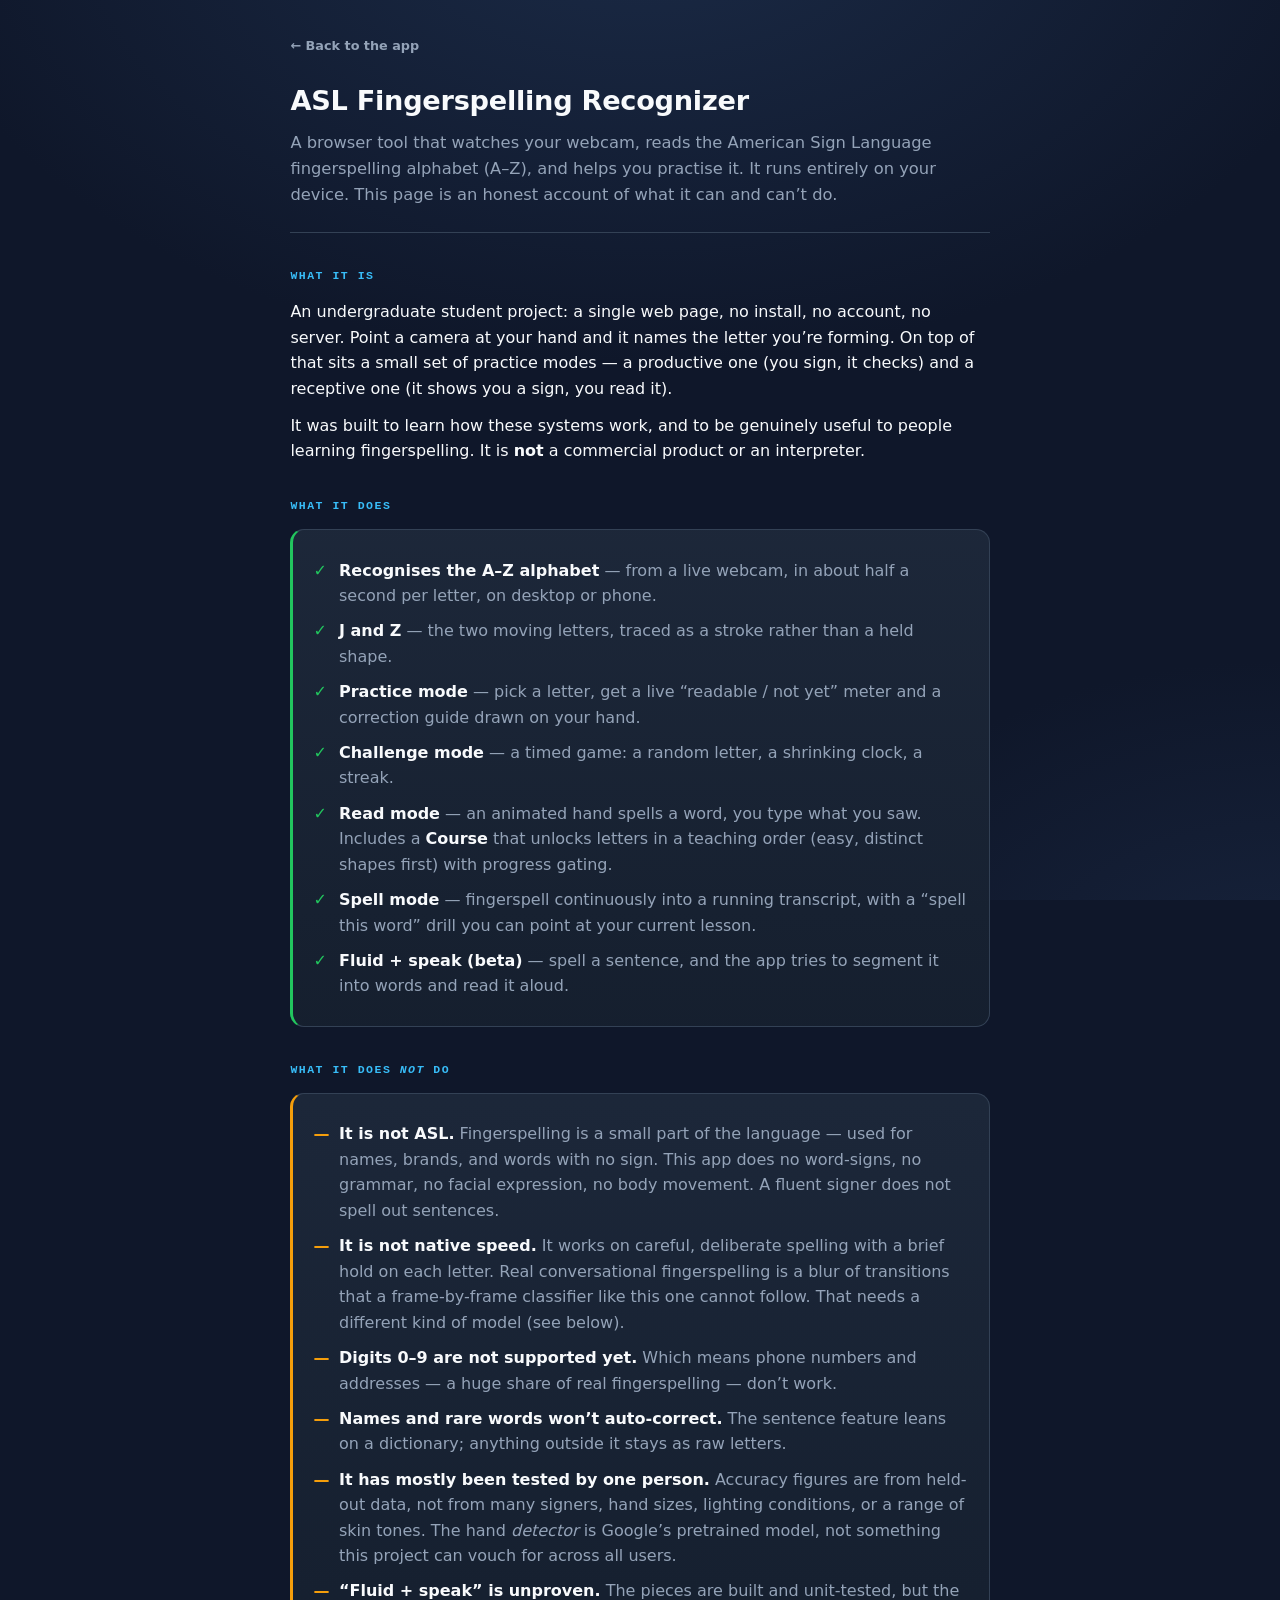
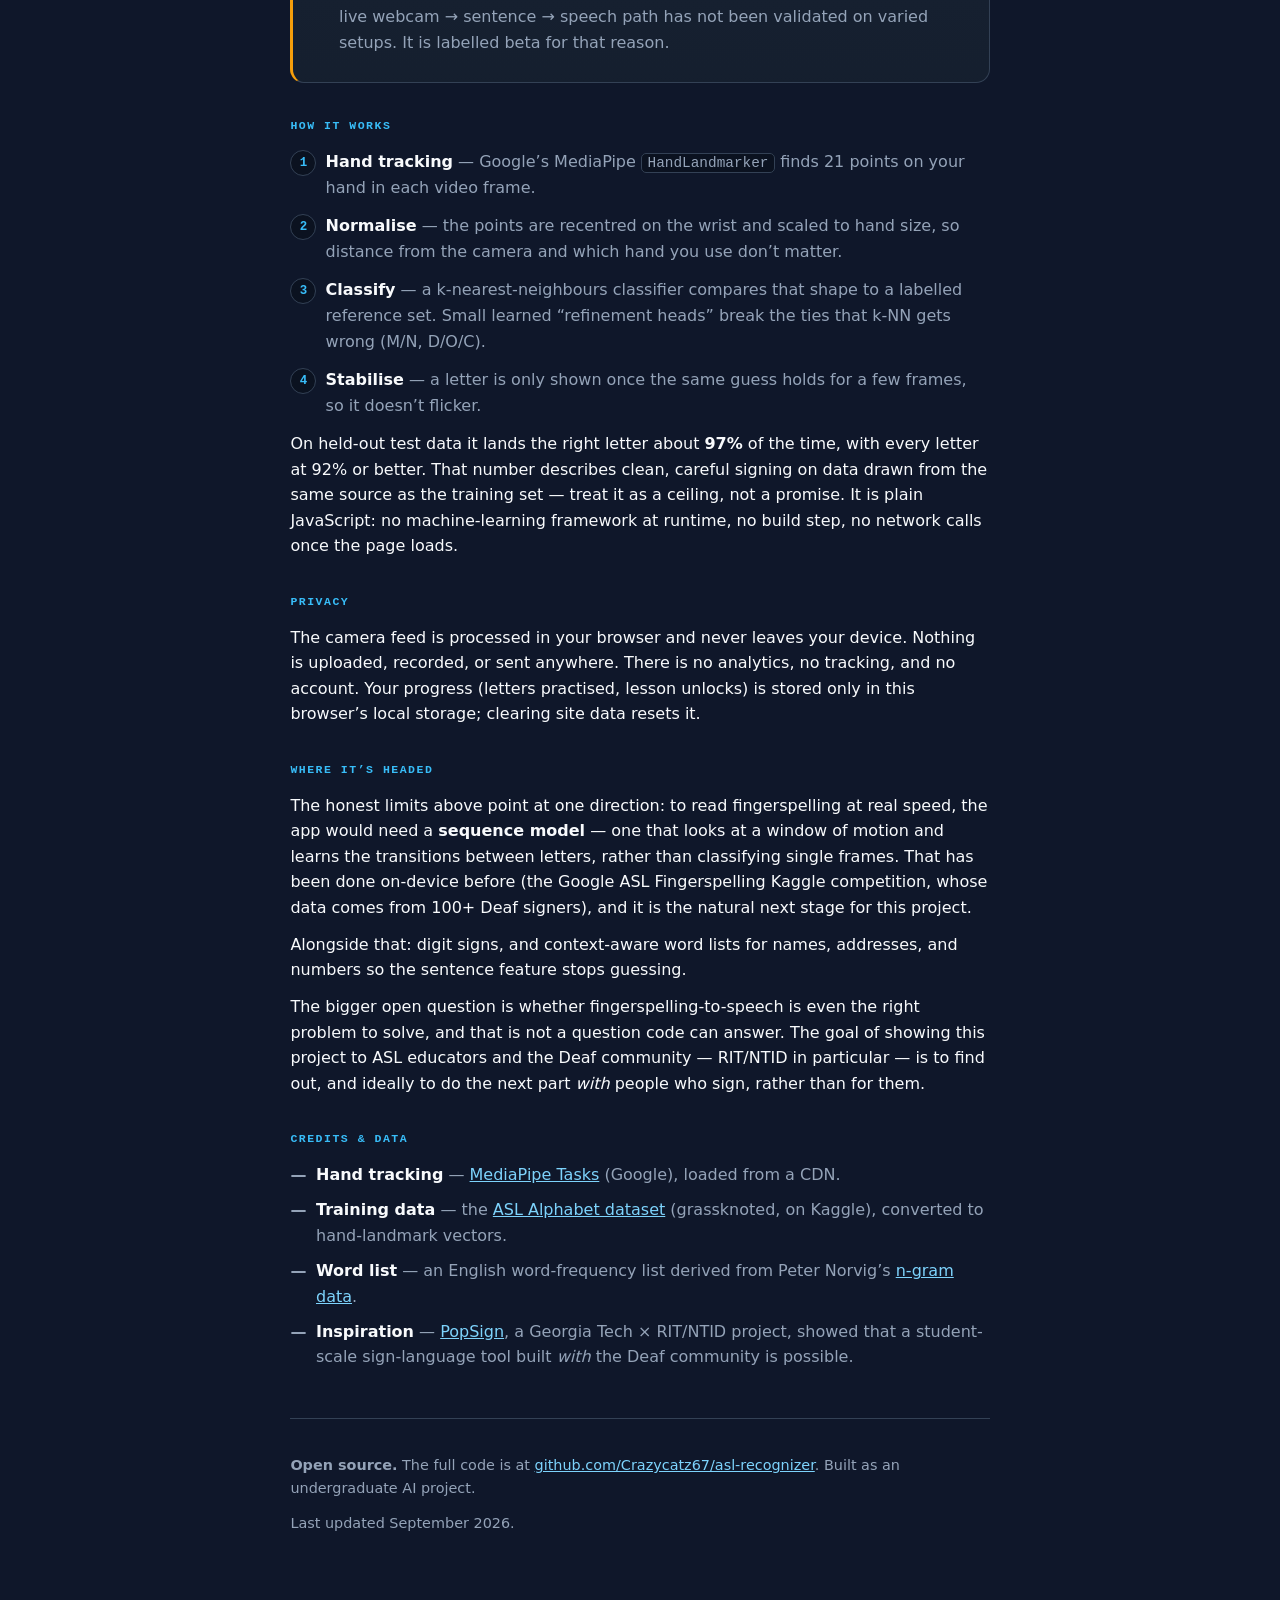
==== about.html @ 72933344 "About page (M5): honest what-it-does / what-it-doesn't New self-contained about.html — own inline CS" ====
<!doctype html>
<html lang="en">
<head>
  <meta charset="utf-8" />
  <meta name="viewport" content="width=device-width, initial-scale=1" />
  <title>About — ASL Fingerspelling Recognizer</title>
  <link rel="icon" href="data:image/svg+xml,%3Csvg xmlns='http://www.w3.org/2000/svg' viewBox='0 0 32 32'%3E%3Ctext y='26' font-size='26'%3E%E2%9C%8B%3C/text%3E%3C/svg%3E" />
  <style>
    :root {
      --bg: #0f172a;
      --panel: #1e293b;
      --fg: #f8fafc;
      --muted: #94a3b8;
      --line: #334155;
      --accent: #38bdf8;
      --good: #22c55e;
      --warn: #f59e0b;
      --stop: #f87171;
      --maxw: 46rem;
    }
    * { box-sizing: border-box; }
    [hidden] { display: none !important; }

    html {
      background:
        radial-gradient(1200px 760px at 50% -12%, #1b2b47, rgba(15, 23, 42, 0) 62%),
        radial-gradient(900px 600px at 100% 110%, #17233c, rgba(15, 23, 42, 0) 55%),
        var(--bg);
      background-attachment: fixed;
    }
    body {
      margin: 0;
      font-family: system-ui, -apple-system, "Segoe UI", Roboto, sans-serif;
      color: var(--fg);
      background: transparent;
      line-height: 1.6;
      -webkit-text-size-adjust: 100%;
    }
    .wrap {
      max-width: var(--maxw);
      margin: 0 auto;
      padding: 2rem 1.15rem 4rem;
    }

    a { color: #7dd3fc; }
    a:hover { color: #bae6fd; }

    .back {
      display: inline-flex;
      align-items: center;
      gap: 0.4rem;
      font: 700 0.8rem system-ui, sans-serif;
      text-decoration: none;
      color: var(--muted);
      margin-bottom: 1.6rem;
    }
    .back:hover { color: var(--fg); }

    header.page {
      border-bottom: 1px solid var(--line);
      padding-bottom: 1.5rem;
      margin-bottom: 2rem;
    }
    header.page h1 {
      margin: 0 0 0.5rem;
      font-size: 1.7rem;
      font-weight: 800;
      letter-spacing: -0.01em;
      text-wrap: balance;
    }
    header.page p {
      margin: 0;
      color: var(--muted);
      font-size: 1.02rem;
    }

    section { margin: 2.1rem 0; }
    h2 {
      font-size: 0.72rem;
      font-weight: 800;
      text-transform: uppercase;
      letter-spacing: 0.13em;
      color: var(--accent);
      font-family: ui-monospace, SFMono-Regular, Menlo, monospace;
      margin: 0 0 0.85rem;
    }
    h2 + p:first-of-type, section > p:first-child { margin-top: 0; }
    p { margin: 0.7rem 0; }

    .card {
      border: 1px solid var(--line);
      border-radius: 14px;
      background: linear-gradient(180deg, rgba(30, 41, 59, 0.9), rgba(22, 32, 47, 0.9));
      padding: 1.1rem 1.25rem;
    }
    .card.good  { border-left: 3px solid var(--good); }
    .card.warn  { border-left: 3px solid var(--warn); }

    ul.ticks { list-style: none; margin: 0; padding: 0; }
    ul.ticks li {
      position: relative;
      padding-left: 1.6rem;
      margin: 0.6rem 0;
    }
    ul.ticks li::before {
      position: absolute;
      left: 0;
      top: 0;
      font-weight: 700;
    }
    .good li::before { content: "✓"; color: var(--good); }
    .warn li::before { content: "—"; color: var(--warn); }
    ul.ticks li b { color: var(--fg); }
    ul.ticks li span { color: var(--muted); }

    .steps { counter-reset: step; list-style: none; margin: 0; padding: 0; }
    .steps li {
      position: relative;
      padding-left: 2.2rem;
      margin: 0.8rem 0;
      color: var(--muted);
    }
    .steps li b { color: var(--fg); }
    .steps li::before {
      counter-increment: step;
      content: counter(step);
      position: absolute;
      left: 0;
      top: 0.05rem;
      width: 1.5rem;
      height: 1.5rem;
      display: grid;
      place-items: center;
      border-radius: 50%;
      background: #0b1220;
      border: 1px solid var(--line);
      color: var(--accent);
      font: 700 0.78rem ui-monospace, monospace;
    }

    .meta {
      margin-top: 3rem;
      padding-top: 1.5rem;
      border-top: 1px solid var(--line);
      color: var(--muted);
      font-size: 0.9rem;
    }
    .meta a { color: #7dd3fc; }
    code {
      font-family: ui-monospace, SFMono-Regular, Menlo, monospace;
      font-size: 0.9em;
      background: #0b1220;
      border: 1px solid var(--line);
      border-radius: 5px;
      padding: 0.05rem 0.35rem;
    }
    :focus-visible {
      outline: 3px solid #fde047;
      outline-offset: 2px;
      border-radius: 6px;
    }
    @media (prefers-reduced-motion: no-preference) {
      html { scroll-behavior: smooth; }
    }
  </style>
</head>
<body>
  <div class="wrap">
    <a class="back" href="index.html">&larr; Back to the app</a>

    <header class="page">
      <h1>ASL Fingerspelling Recognizer</h1>
      <p>A browser tool that watches your webcam, reads the American Sign Language
        fingerspelling alphabet (A&ndash;Z), and helps you practise it. It runs
        entirely on your device. This page is an honest account of what it can and
        can&rsquo;t do.</p>
    </header>

    <section>
      <h2>What it is</h2>
      <p>An undergraduate student project: a single web page, no install, no
        account, no server. Point a camera at your hand and it names the letter
        you&rsquo;re forming. On top of that sits a small set of practice modes &mdash;
        a productive one (you sign, it checks) and a receptive one (it shows you a
        sign, you read it).</p>
      <p>It was built to learn how these systems work, and to be genuinely useful
        to people learning fingerspelling. It is <b>not</b> a commercial product or
        an interpreter.</p>
    </section>

    <section>
      <h2>What it does</h2>
      <div class="card good">
        <ul class="ticks good">
          <li><b>Recognises the A&ndash;Z alphabet</b> <span>&mdash; from a live webcam, in about half a second per letter, on desktop or phone.</span></li>
          <li><b>J and Z</b> <span>&mdash; the two moving letters, traced as a stroke rather than a held shape.</span></li>
          <li><b>Practice mode</b> <span>&mdash; pick a letter, get a live &ldquo;readable / not yet&rdquo; meter and a correction guide drawn on your hand.</span></li>
          <li><b>Challenge mode</b> <span>&mdash; a timed game: a random letter, a shrinking clock, a streak.</span></li>
          <li><b>Read mode</b> <span>&mdash; an animated hand spells a word, you type what you saw. Includes a <b>Course</b> that unlocks letters in a teaching order (easy, distinct shapes first) with progress gating.</span></li>
          <li><b>Spell mode</b> <span>&mdash; fingerspell continuously into a running transcript, with a &ldquo;spell this word&rdquo; drill you can point at your current lesson.</span></li>
          <li><b>Fluid&nbsp;+&nbsp;speak (beta)</b> <span>&mdash; spell a sentence, and the app tries to segment it into words and read it aloud.</span></li>
        </ul>
      </div>
    </section>

    <section>
      <h2>What it does <em>not</em> do</h2>
      <div class="card warn">
        <ul class="ticks warn">
          <li><b>It is not ASL.</b> <span>Fingerspelling is a small part of the language &mdash; used for names, brands, and words with no sign. This app does no word-signs, no grammar, no facial expression, no body movement. A fluent signer does not spell out sentences.</span></li>
          <li><b>It is not native speed.</b> <span>It works on careful, deliberate spelling with a brief hold on each letter. Real conversational fingerspelling is a blur of transitions that a frame-by-frame classifier like this one cannot follow. That needs a different kind of model (see below).</span></li>
          <li><b>Digits 0&ndash;9 are not supported yet.</b> <span>Which means phone numbers and addresses &mdash; a huge share of real fingerspelling &mdash; don&rsquo;t work.</span></li>
          <li><b>Names and rare words won&rsquo;t auto-correct.</b> <span>The sentence feature leans on a dictionary; anything outside it stays as raw letters.</span></li>
          <li><b>It has mostly been tested by one person.</b> <span>Accuracy figures are from held-out data, not from many signers, hand sizes, lighting conditions, or a range of skin tones. The hand <em>detector</em> is Google&rsquo;s pretrained model, not something this project can vouch for across all users.</span></li>
          <li><b>&ldquo;Fluid + speak&rdquo; is unproven.</b> <span>The pieces are built and unit-tested, but the live webcam &rarr; sentence &rarr; speech path has not been validated on varied setups. It is labelled beta for that reason.</span></li>
        </ul>
      </div>
    </section>

    <section>
      <h2>How it works</h2>
      <ol class="steps">
        <li><b>Hand tracking</b> &mdash; Google&rsquo;s MediaPipe <code>HandLandmarker</code> finds 21 points on your hand in each video frame.</li>
        <li><b>Normalise</b> &mdash; the points are recentred on the wrist and scaled to hand size, so distance from the camera and which hand you use don&rsquo;t matter.</li>
        <li><b>Classify</b> &mdash; a k-nearest-neighbours classifier compares that shape to a labelled reference set. Small learned &ldquo;refinement heads&rdquo; break the ties that k-NN gets wrong (M/N, D/O/C).</li>
        <li><b>Stabilise</b> &mdash; a letter is only shown once the same guess holds for a few frames, so it doesn&rsquo;t flicker.</li>
      </ol>
      <p>On held-out test data it lands the right letter about <b>97%</b> of the time,
        with every letter at 92% or better. That number describes clean, careful
        signing on data drawn from the same source as the training set &mdash; treat it
        as a ceiling, not a promise. It is plain JavaScript: no machine-learning
        framework at runtime, no build step, no network calls once the page loads.</p>
    </section>

    <section>
      <h2>Privacy</h2>
      <p>The camera feed is processed in your browser and never leaves your device.
        Nothing is uploaded, recorded, or sent anywhere. There is no analytics, no
        tracking, and no account. Your progress (letters practised, lesson unlocks)
        is stored only in this browser&rsquo;s local storage; clearing site data resets it.</p>
    </section>

    <section>
      <h2>Where it&rsquo;s headed</h2>
      <p>The honest limits above point at one direction: to read fingerspelling at
        real speed, the app would need a <b>sequence model</b> &mdash; one that looks at a
        window of motion and learns the transitions between letters, rather than
        classifying single frames. That has been done on-device before (the Google
        ASL Fingerspelling Kaggle competition, whose data comes from 100+ Deaf
        signers), and it is the natural next stage for this project.</p>
      <p>Alongside that: digit signs, and context-aware word lists for names,
        addresses, and numbers so the sentence feature stops guessing.</p>
      <p>The bigger open question is whether fingerspelling-to-speech is even the
        right problem to solve, and that is not a question code can answer. The
        goal of showing this project to ASL educators and the Deaf community &mdash;
        RIT/NTID in particular &mdash; is to find out, and ideally to do the next part
        <em>with</em> people who sign, rather than for them.</p>
    </section>

    <section>
      <h2>Credits &amp; data</h2>
      <ul class="ticks warn" style="--warn: var(--muted);">
        <li><b>Hand tracking</b> <span>&mdash; <a href="https://ai.google.dev/edge/mediapipe" rel="noopener">MediaPipe Tasks</a> (Google), loaded from a CDN.</span></li>
        <li><b>Training data</b> <span>&mdash; the <a href="https://www.kaggle.com/datasets/grassknoted/asl-alphabet" rel="noopener">ASL Alphabet dataset</a> (grassknoted, on Kaggle), converted to hand-landmark vectors.</span></li>
        <li><b>Word list</b> <span>&mdash; an English word-frequency list derived from Peter Norvig&rsquo;s <a href="https://norvig.com/ngrams/" rel="noopener">n-gram data</a>.</span></li>
        <li><b>Inspiration</b> <span>&mdash; <a href="https://www.popsign.org/" rel="noopener">PopSign</a>, a Georgia Tech &times; RIT/NTID project, showed that a student-scale sign-language tool built <em>with</em> the Deaf community is possible.</span></li>
      </ul>
    </section>

    <div class="meta">
      <p><b>Open source.</b> The full code is at
        <a href="https://github.com/Crazycatz67/asl-recognizer" rel="noopener">github.com/Crazycatz67/asl-recognizer</a>.
        Built as an undergraduate AI project.
        <!-- Add your name / a contact address here if you'd like it public. -->
      </p>
      <p>Last updated September 2026.</p>
    </div>
  </div>
</body>
</html>
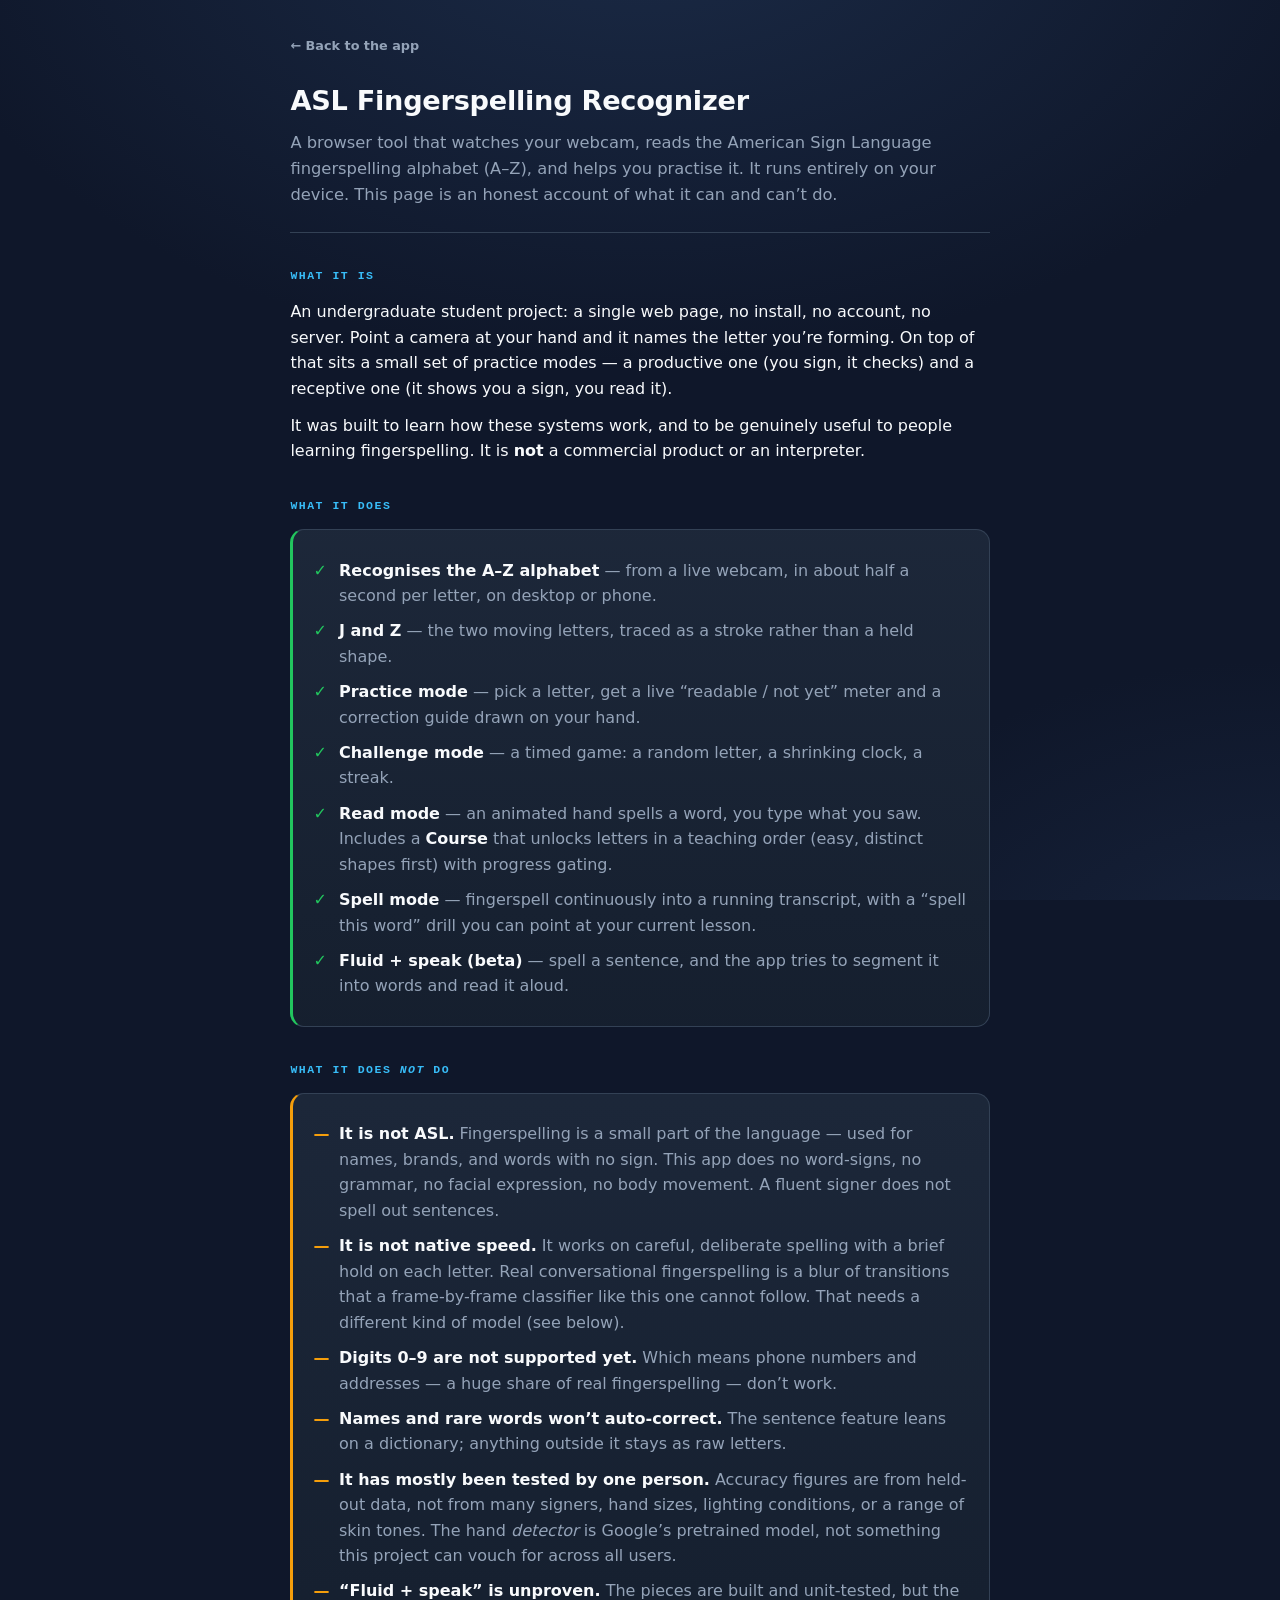
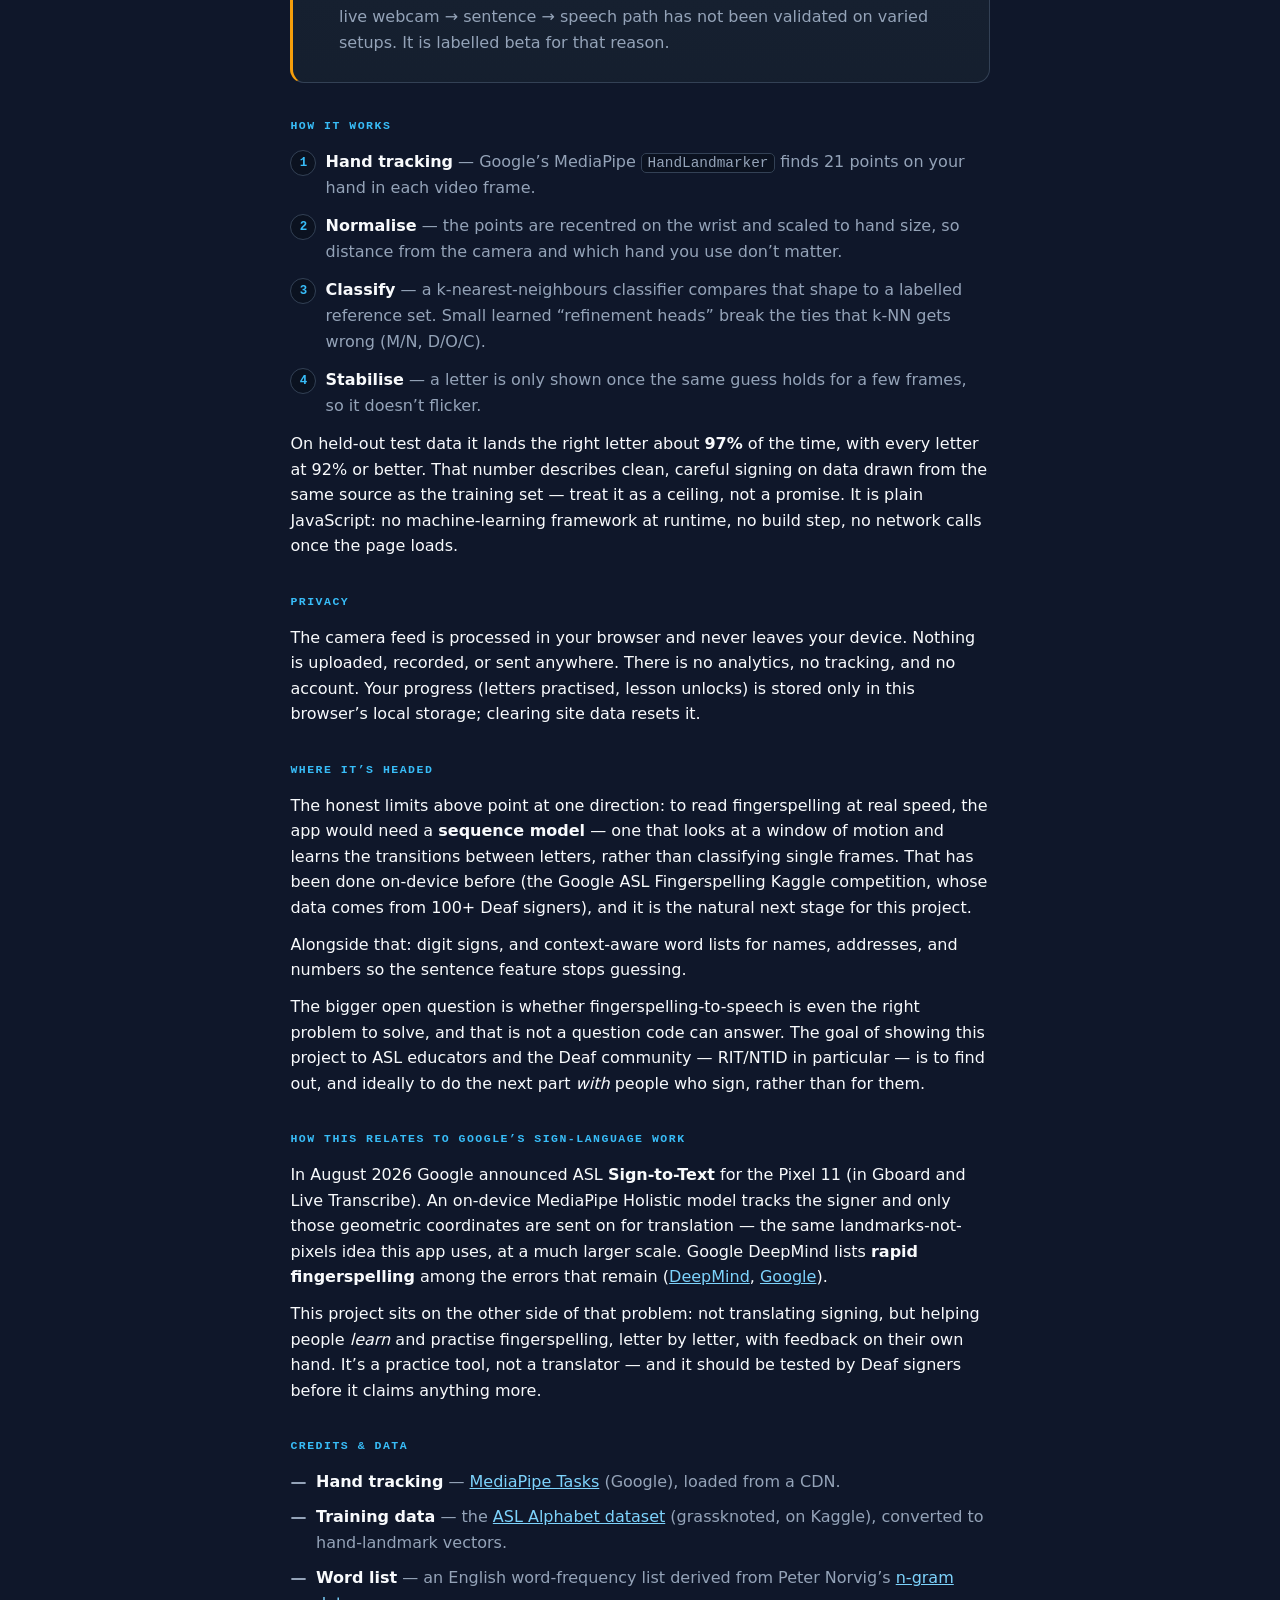
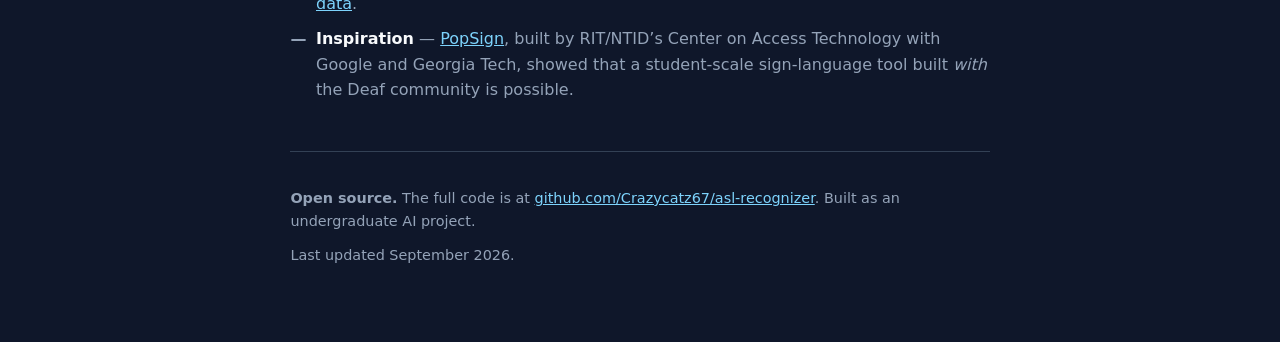
==== commit ff81d0eb: "Stage 8: About page frames the project against Google's sign-language work - New section: how this r" ====
--- a/about.html
+++ b/about.html
@@ -5,6 +5,16 @@
   <meta name="viewport" content="width=device-width, initial-scale=1" />
   <title>About — ASL Fingerspelling Recognizer</title>
   <link rel="icon" href="data:image/svg+xml,%3Csvg xmlns='http://www.w3.org/2000/svg' viewBox='0 0 32 32'%3E%3Ctext y='26' font-size='26'%3E%E2%9C%8B%3C/text%3E%3C/svg%3E" />
+  <link rel="manifest" href="manifest.webmanifest" />
+  <meta name="theme-color" content="#0f172a" />
+  <link rel="apple-touch-icon" href="icons/apple-touch-icon.png" />
+  <script>
+    if ("serviceWorker" in navigator && !/^(localhost|127\.|\[::1\])/.test(location.hostname)) {
+      addEventListener("load", () =>
+        navigator.serviceWorker.register("sw.js").catch(() => {})
+      );
+    }
+  </script>
   <style>
     :root {
       --bg: #0f172a;
@@ -258,12 +268,29 @@
     </section>
 
     <section>
+      <h2>How this relates to Google&rsquo;s sign-language work</h2>
+      <p>In August 2026 Google announced ASL <b>Sign-to-Text</b> for the Pixel 11
+        (in Gboard and Live Transcribe). An on-device MediaPipe Holistic model
+        tracks the signer and only those geometric coordinates are sent on for
+        translation &mdash; the same landmarks-not-pixels idea this app uses, at a much
+        larger scale. Google DeepMind lists <b>rapid fingerspelling</b> among the
+        errors that remain
+        (<a href="https://deepmind.google/blog/putting-sign-language-ai-into-users-hands/" rel="noopener">DeepMind</a>,
+        <a href="https://blog.google/products-and-platforms/devices/pixel/american-sign-language-sign-to-text-pixel-11/" rel="noopener">Google</a>).</p>
+      <p>This project sits on the other side of that problem: not translating
+        signing, but helping people <em>learn</em> and practise fingerspelling, letter by
+        letter, with feedback on their own hand. It&rsquo;s a practice tool, not a
+        translator &mdash; and it should be tested by Deaf signers before it claims
+        anything more.</p>
+    </section>
+
+    <section>
       <h2>Credits &amp; data</h2>
       <ul class="ticks warn" style="--warn: var(--muted);">
         <li><b>Hand tracking</b> <span>&mdash; <a href="https://ai.google.dev/edge/mediapipe" rel="noopener">MediaPipe Tasks</a> (Google), loaded from a CDN.</span></li>
         <li><b>Training data</b> <span>&mdash; the <a href="https://www.kaggle.com/datasets/grassknoted/asl-alphabet" rel="noopener">ASL Alphabet dataset</a> (grassknoted, on Kaggle), converted to hand-landmark vectors.</span></li>
         <li><b>Word list</b> <span>&mdash; an English word-frequency list derived from Peter Norvig&rsquo;s <a href="https://norvig.com/ngrams/" rel="noopener">n-gram data</a>.</span></li>
-        <li><b>Inspiration</b> <span>&mdash; <a href="https://www.popsign.org/" rel="noopener">PopSign</a>, a Georgia Tech &times; RIT/NTID project, showed that a student-scale sign-language tool built <em>with</em> the Deaf community is possible.</span></li>
+        <li><b>Inspiration</b> <span>&mdash; <a href="https://www.popsign.org/" rel="noopener">PopSign</a>, built by RIT/NTID&rsquo;s Center on Access Technology with Google and Georgia Tech, showed that a student-scale sign-language tool built <em>with</em> the Deaf community is possible.</span></li>
       </ul>
     </section>
 
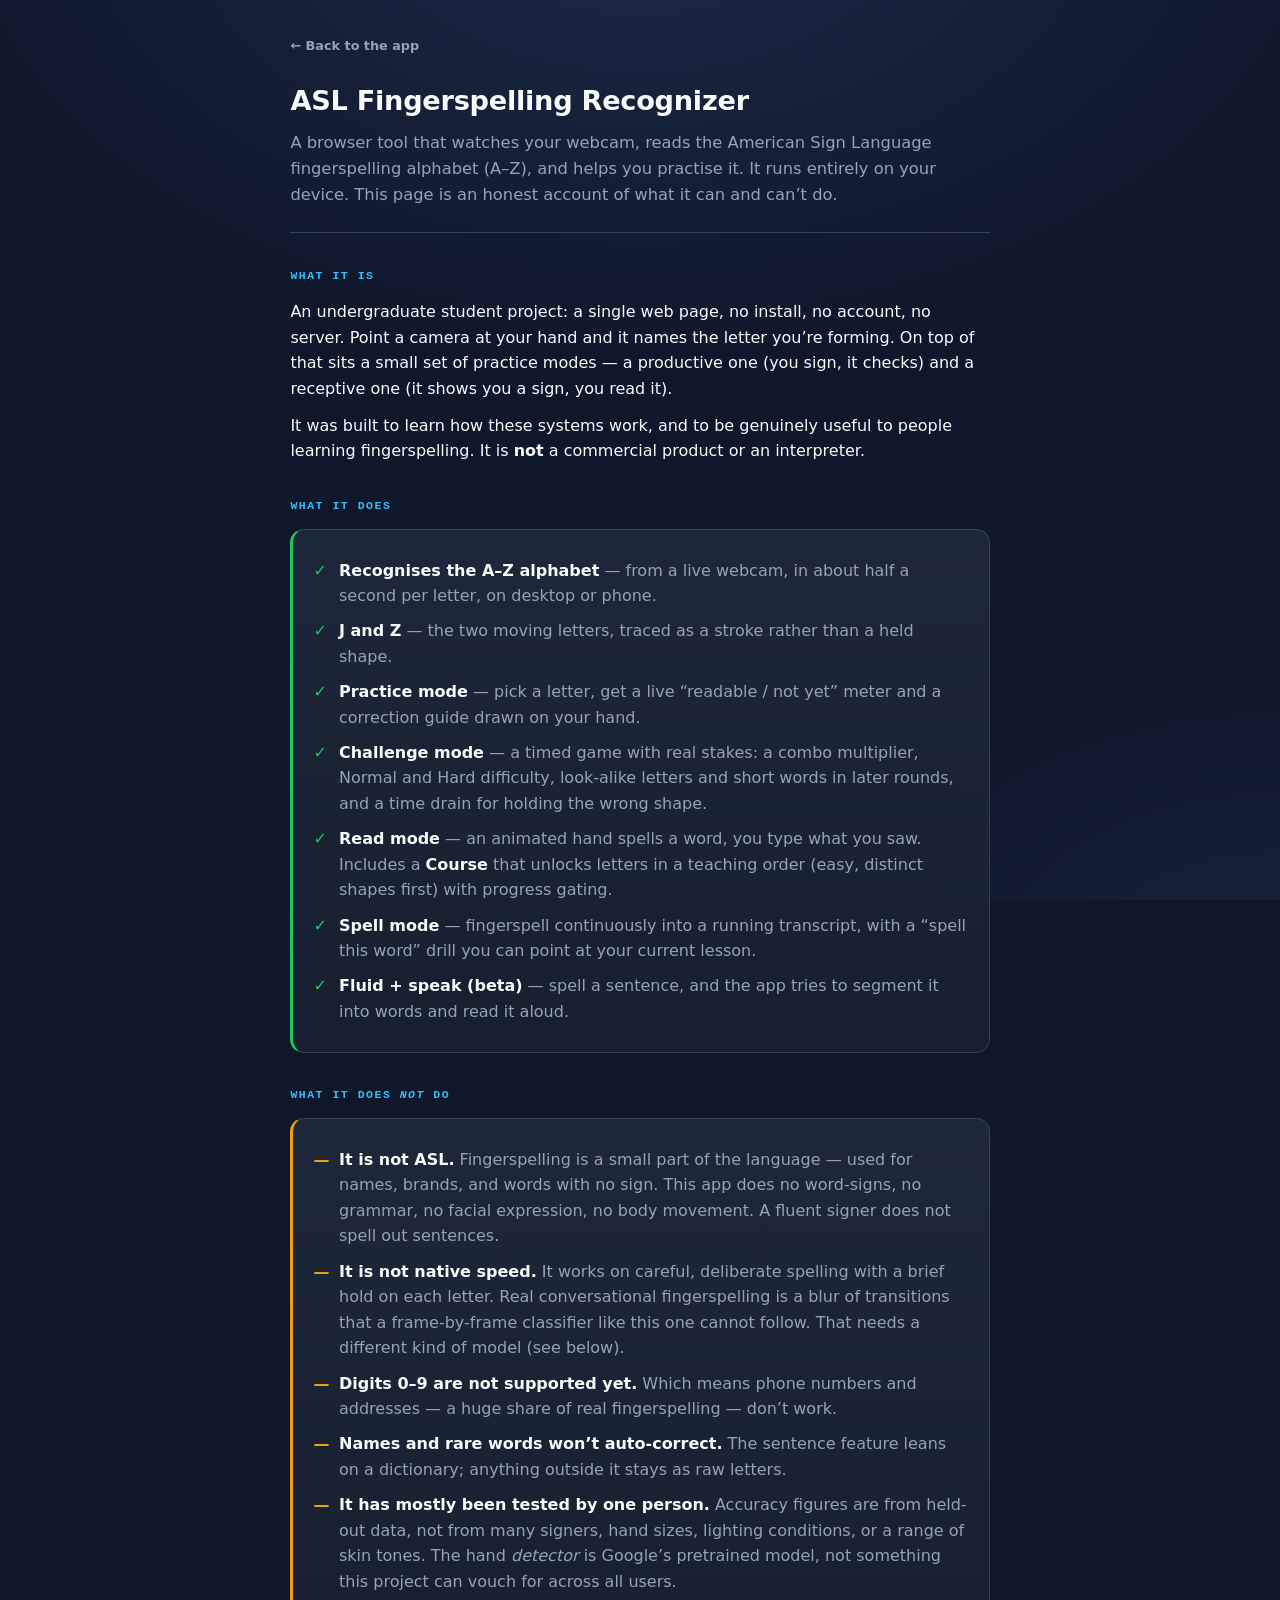
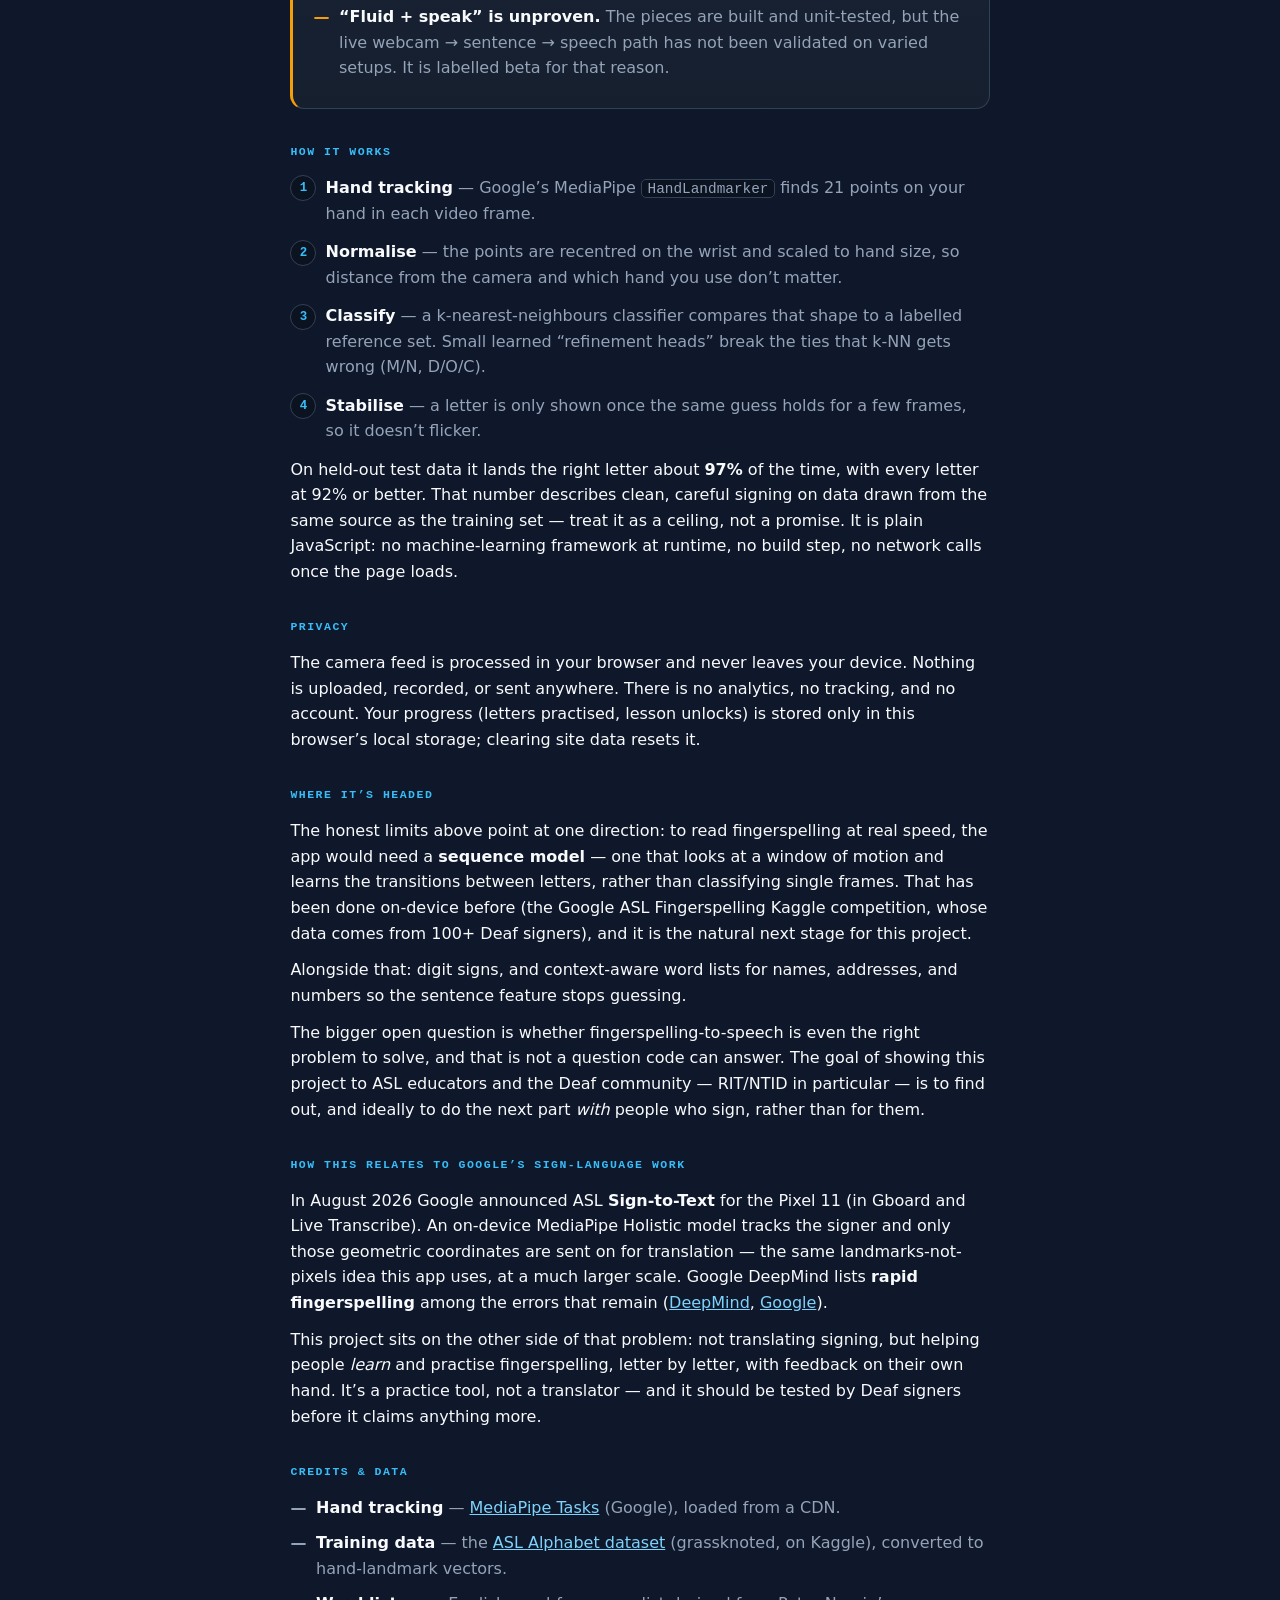
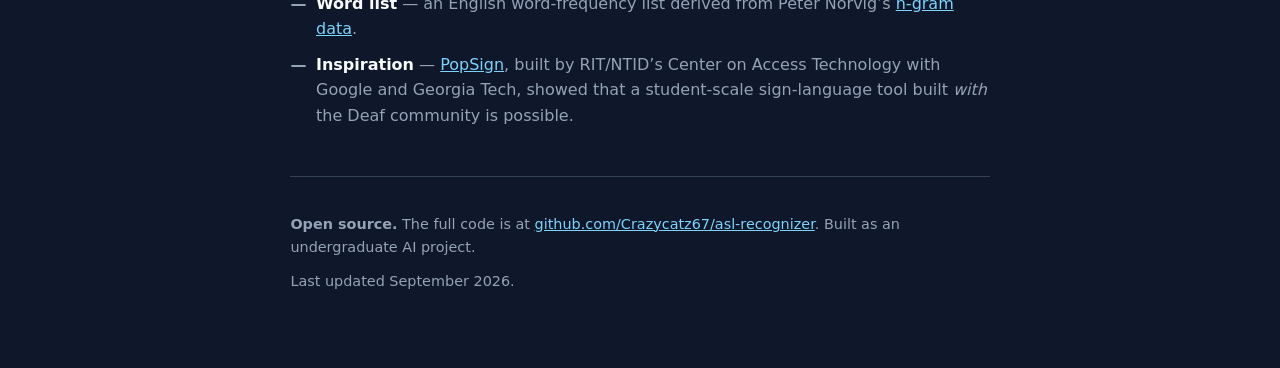
==== commit 4dd0689c: "About: Challenge feature line describes the new combo / difficulty / words / drain (missed from ff81" ====
--- a/about.html
+++ b/about.html
@@ -205,7 +205,7 @@
           <li><b>Recognises the A&ndash;Z alphabet</b> <span>&mdash; from a live webcam, in about half a second per letter, on desktop or phone.</span></li>
           <li><b>J and Z</b> <span>&mdash; the two moving letters, traced as a stroke rather than a held shape.</span></li>
           <li><b>Practice mode</b> <span>&mdash; pick a letter, get a live &ldquo;readable / not yet&rdquo; meter and a correction guide drawn on your hand.</span></li>
-          <li><b>Challenge mode</b> <span>&mdash; a timed game: a random letter, a shrinking clock, a streak.</span></li>
+          <li><b>Challenge mode</b> <span>&mdash; a timed game with real stakes: a combo multiplier, Normal and Hard difficulty, look-alike letters and short words in later rounds, and a time drain for holding the wrong shape.</span></li>
           <li><b>Read mode</b> <span>&mdash; an animated hand spells a word, you type what you saw. Includes a <b>Course</b> that unlocks letters in a teaching order (easy, distinct shapes first) with progress gating.</span></li>
           <li><b>Spell mode</b> <span>&mdash; fingerspell continuously into a running transcript, with a &ldquo;spell this word&rdquo; drill you can point at your current lesson.</span></li>
           <li><b>Fluid&nbsp;+&nbsp;speak (beta)</b> <span>&mdash; spell a sentence, and the app tries to segment it into words and read it aloud.</span></li>
